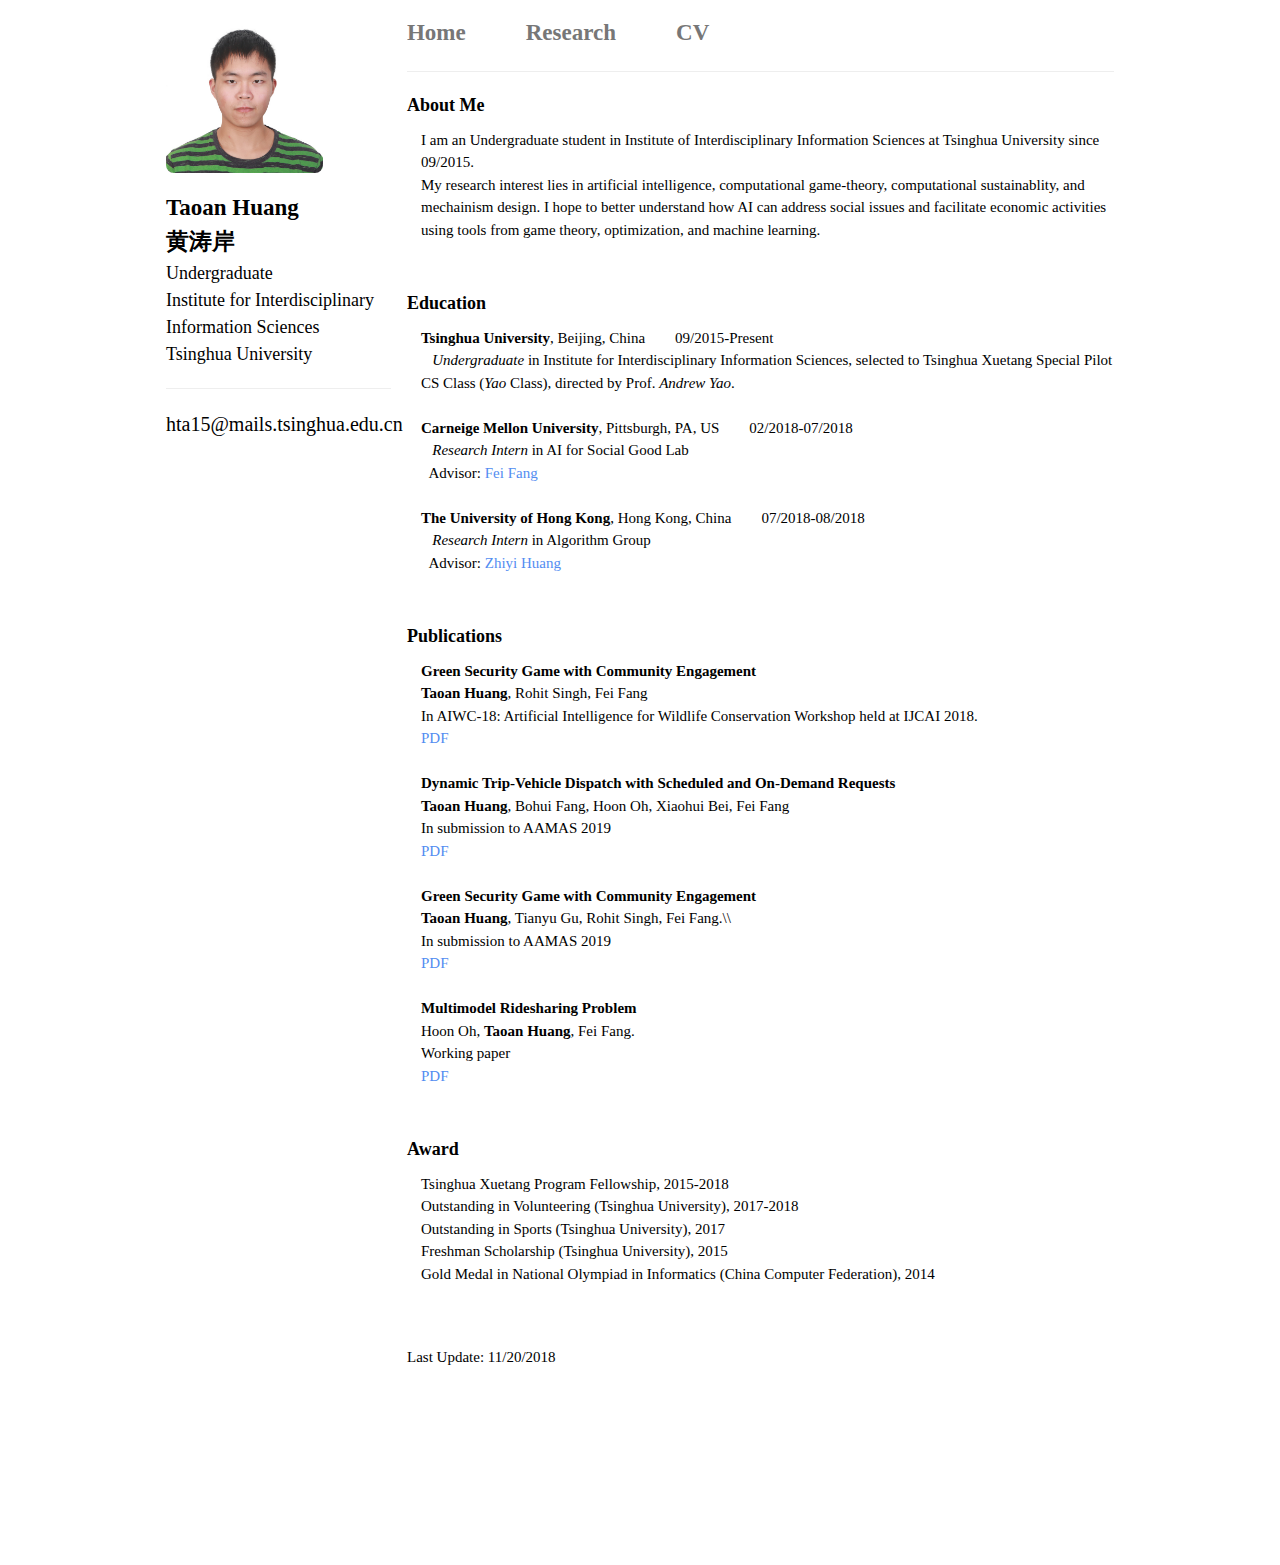
==== index.html @ 660a35b4 "Add files via upload" ====
<!DOCTYPE html>
<html>
<head>
    <title>Taoan Huang@IIIS, Tsinghua</title>
    <meta charset="utf-8">
    <meta name="viewport" content="width=device-width, initial-scale=1, shrink-to-fit=no">
    <!-- <meta name="keyword" content="Hang Hu, Hang, Hu, VT, Virginia, Virginia Tech, CS, Computer Science"> -->
    <meta name="description" content="Homepage of Hang Hu @ Virginia Tech" />
    <!-- <link rel="icon" href="./profile.png"> -->

    <!-- W3-->
    <link rel="stylesheet" href="css/w3.css">

    <!--Font-aweson-->
    <link rel="stylesheet" href="https://use.fontawesome.com/releases/v5.0.10/css/all.css" integrity="sha384-+d0P83n9kaQMCwj8F4RJB66tzIwOKmrdb46+porD/OvrJ+37WqIM7UoBtwHO6Nlg"
        crossorigin="anonymous">

    <link rel="stylesheet" href="css/homepage.css">
</head>

<body>
    <!-- Page Container -->
    <div class="w3-content w3-margin-top">
        <!--The Grid-->
        <div class="w3-row-padding">
            <!-- Left Column -->
            <div class="w3-quarter">
<!-- <div class="w3-col" style="width:230px; margin-top: 5em"> -->
        <div class="w3-margin-bottom">
            <div class="w3-display-container w3-margin-bottom">
                <img src="./img/avatar1.jpg" class="" style="width:70%;border-radius:8px" alt="Avatar">
            </div>

            <div style="font-size: 23px; font-weight: bold">Taoan Huang</div>
            <div style="font-size: 23px; font-weight: bold">黄涛岸</div>
            <div style="font-size: 18px">
                Undergraduate
            </div>
            <div style="font-size: 18px">
                Institute for Interdisciplinary Information Sciences
            </div>
            <div style="font-size: 18px">
                Tsinghua University
            </div>

            <hr/>

            <div style="font-size: 20px">
                <i class="far fa-envelope"></i> hta15@mails.tsinghua.edu.cn
            </div>
            <!-- <div>
                <i class="far fa-envelope"></i> lshzy137@gmail.com
            </div> -->

            <!--<div>
                <a class="font-awesome fab fa-google fa-2x" target="_blank" href="https://scholar.google.com/citations?user=rV6U1lwAAAAJ&hl=en&oi=ao">
                </a>
                &nbsp;
                <a class="font-awesome fab fa-github fa-2x" target="_blank" href="https://github.com/shiftlin">
                </a>
                &nbsp;
                <a class="font-awesome fab fa-linkedin-in fa-2x" target="_blank" href="https://www.linkedin.com/in/shihan-lin-862048162/">
                </a>
            </div> -->

            <!-- 
            <div>
                <a class="font-awesome" target="_blank" href="./CV_ShihanLin.pdf">
                    <i class="fas fa-paperclip"></i> CV
                </a>
            </div> -->

        </div>
<!-- </div> -->
</div>
            <!-- End Left Column -->

            <!-- Right Column -->
            <!-- <div class="w3-rest"> -->
            <div class="w3-threequarter">
                <ul>
    <li>
        <a href="index.html">Home</a>
    </li>
    <li>
        <a href="research.html">Research</a>
    </li>
    <li>
        <a style="padding-right: 0px;" href="./files/TaoanCV.pdf">CV</a>
    </li>
</ul>
<hr/>

                <div class="container w3-margin-bottom">
                    <h5>About Me</h5>
                    <div class="container left_padding">
                        I am an Undergraduate student in Institute of Interdisciplinary Information Sciences at Tsinghua University since 09/2015.
                        <br> My research interest lies in artificial intelligence, computational game-theory, computational sustainablity, and mechainism design. 
I hope to better understand how AI can address social issues and facilitate economic activities using tools from game theory, optimization, and machine learning.
                    </div>
                </div>
                <br/>

                <div class="container w3-margin-bottom">
                    <h5>Education</h5>
                    <div class="container left_padding">
                        <div>
                            <b>Tsinghua University</b>, Beijing, China&nbsp;&nbsp;&nbsp;&nbsp;&nbsp;&nbsp;&nbsp;&nbsp;09/2015-Present</div>
                        <div>&nbsp;&nbsp;
                            <i>Undergraduate</i> in Institute for Interdisciplinary Information Sciences, selected to Tsinghua Xuetang Special Pilot CS Class (<i>Yao</i> Class), directed by Prof. <i>Andrew Yao</i>.
                        </div>
                       <!-- <div>&nbsp;&nbsp;GPA: 3.62/4.0,&nbsp;&nbsp;Rank: 12/118</div> 
                        <div>&nbsp;&nbsp;Advisor:
                            <a href="http://chenyang03.wordpress.com/" target="_blank">Yang Chen</a>
                        </div>-->
                    </div>
                    <br/>

                    <div class="container left_padding">
                        <div>
                            <b>Carneige Mellon University</b>, Pittsburgh, PA, US&nbsp;&nbsp;&nbsp;&nbsp;&nbsp;&nbsp;&nbsp;&nbsp;02/2018-07/2018</div>
                        <div>&nbsp;&nbsp;
                            <i>Research Intern</i> in AI for Social Good Lab</div>
                        <div>&nbsp;&nbsp;Advisor:
                            <a href="http://feifang.info" target="_blank">Fei Fang</a>
                        </div>
                    </div>
                    <br/>

                    <div class="container left_padding">
                        <div>
                            <b>The University of Hong Kong</b>, Hong Kong, China&nbsp;&nbsp;&nbsp;&nbsp;&nbsp;&nbsp;&nbsp;&nbsp;07/2018-08/2018</div>
                        <div>&nbsp;&nbsp;
                            <i>Research Intern</i> in Algorithm Group</div>
                        <div>&nbsp;&nbsp;Advisor:
                            <a href="https://i.cs.hku.hk/~zhiyi/" target="_blank">Zhiyi Huang</a>
                        </div>
                    </div>
                </div>
                <br/>


                <div class="container w3-margin-bottom">
                    <h5>Publications</h5>

                    <div class="container left_padding">
                        <div>
                            <b>Green Security Game with Community Engagement</b>
                        </div>
                        <div>
                            <b>Taoan Huang</b>, Rohit Singh, Fei Fang
                        </div>
                        <div>
    In AIWC-18: Artificial Intelligence for Wildlife Conservation Workshop held at IJCAI 2018.                        </div>
                        <div>
                            <a href="./files/UbiComp18_Lin_Swarm.pdf" target="_blank">PDF</a>
                        </div>
                    </div>
                    <br/>

                    <div class="container left_padding">
                        <div>
                            <b>Dynamic Trip-Vehicle Dispatch with Scheduled and On-Demand Requests</b>
                        </div>
                        <div>
                                <b>Taoan Huang</b>, Bohui Fang, Hoon Oh, Xiaohui Bei, Fei Fang
                        </div>
                        <div>
                                In submission to AAMAS 2019                    
                        </div>
                        <div>
                            <a href="./files/UbiComp18_Gong_LBSLab.pdf" target="_blank">PDF</a>
                        </div>
                    </div>
                    <br/>

                    <div class="container left_padding">
                        <div>
                            <b>Green Security Game with Community Engagement</b>
                        </div>
                        <div>   <b>Taoan Huang</b>, Tianyu Gu, Rohit Singh, Fei Fang.\\
                        </div>
                        <div> In submission to AAMAS 2019           

                        </div>
                        <div>
                            <a href="https://link.springer.com/article/10.1007/s11280-018-0551-8" target="_blank">PDF</a>
                        </div>
                    </div>
                    <br/>

                    <div class="container left_padding">
                        <div>
                            <b>Multimodel Ridesharing Problem</b>
                        </div>
                        <div>
                            Hoon Oh, <b>Taoan Huang</b>,  Fei Fang.
                        </div>
                        <div>   Working paper
                        </div>
                        <div>
                            <a href="https://dl.acm.org/citation.cfm?id=3123024.3123086" target="_blank">PDF</a>
                        </div>
                    </div>
                </div>
                <br/>

                <div class="container w3-margin-bottom">
                    <h5>Award</h5>
                    <div class="container left_padding">
                        <div>
                            Tsinghua Xuetang Program Fellowship, 2015-2018</div>
                        <div>
                            Outstanding in Volunteering (Tsinghua University), 2017-2018</div>
                        <div>
                            Outstanding in Sports (Tsinghua University), 2017</div>
                        <div>
                            Freshman Scholarship (Tsinghua University), 2015</div>
                        <div>
                            Gold Medal in National Olympiad in Informatics (China Computer Federation), 2014</div>
                    </div>
                </div>
                <br/>

                <br/>
<div class="container w3-margin-bottom">
    Last Update: 11/20/2018
</div>


                <!-- End Right Column -->
            </div>

            <!-- End Grid -->
        </div>
        <!-- End Page Container -->
        <br/>
        <br/>
        <br/>
        <br/>
        <br/>
        <br/>
        <br/>
        <br/>
    </div>
<!-- Default Statcounter code for Homepage http://shihanlin.top -->
<script type="text/javascript">
var sc_project=11861781; 
var sc_invisible=1; 
var sc_security="53300fbf"; 
var sc_https=1; 
var sc_remove_link=1; 
</script>
<script type="text/javascript"
src="https://www.statcounter.com/counter/counter.js" async></script>
<noscript><div class="statcounter"><img class="statcounter"
src="//c.statcounter.com/11861781/0/53300fbf/1/" alt="Web
Analytics"></div></noscript>
<!-- End of Statcounter Code -->

</body>

</html>
---- css/homepage.css ----
body {
    /* font-family: 'Merriweather Sans', sans-serif; */
    /* font-family: 'Inconsolata', monospace; */
}

.btn-xxs {
    font-size: 10px;
    border-radius: 5px;
}

.font-awesome {
    color: #000000;
}

body {
    font-family: Garamond, serif;
} 

a {
    color: #538df1;
}

h5{
    font-weight:bold;
    font-family: Garamond, serif;
}

.left_padding{
    padding-left: 14px;
}

ul {
    list-style-type: none;
    margin: 0;
    padding-left: 0;
    overflow: hidden;
    top: 0;
}

li {
    float: left;
    font-size: 23px;
    font-weight: bold;
}

li a {
    display: block;
    color: #777;
    text-align: center;
    padding-right: 60px;
    text-decoration: none;
}

li a:hover{
    text-decoration:none;  
}

a:link,a:visited{
    text-decoration:none;
}

a.font-awesome:hover {
    text-decoration:none;
}

a:hover{
    text-decoration:underline;
}
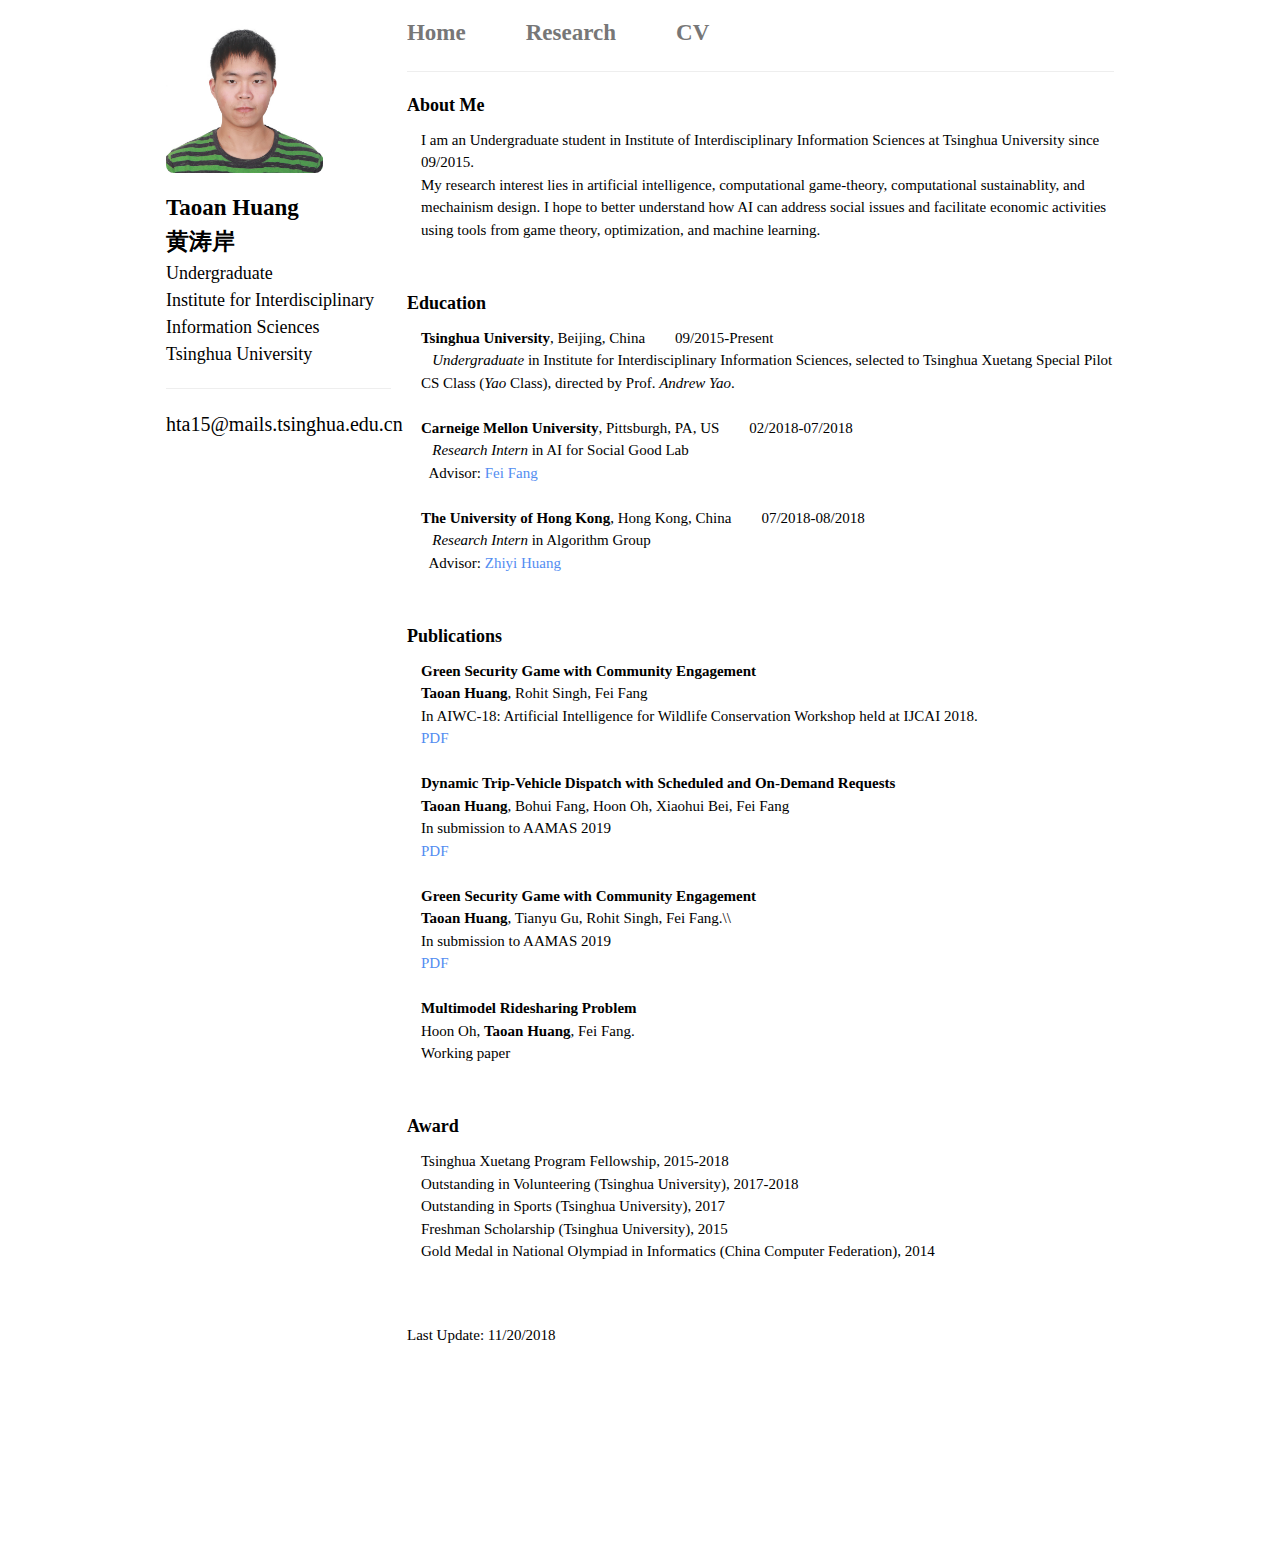
==== commit a642c84a: "Add files via upload" ====
--- a/index.html
+++ b/index.html
@@ -153,7 +153,7 @@
                         <div>
     In AIWC-18: Artificial Intelligence for Wildlife Conservation Workshop held at IJCAI 2018.                        </div>
                         <div>
-                            <a href="./files/UbiComp18_Lin_Swarm.pdf" target="_blank">PDF</a>
+                            <a href="./files/AIWC.pdf" target="_blank">PDF</a>
                         </div>
                     </div>
                     <br/>
@@ -198,9 +198,9 @@
                         </div>
                         <div>   Working paper
                         </div>
-                        <div>
+                        <!--<div>
                             <a href="https://dl.acm.org/citation.cfm?id=3123024.3123086" target="_blank">PDF</a>
-                        </div>
+                        </div>-->
                     </div>
                 </div>
                 <br/>
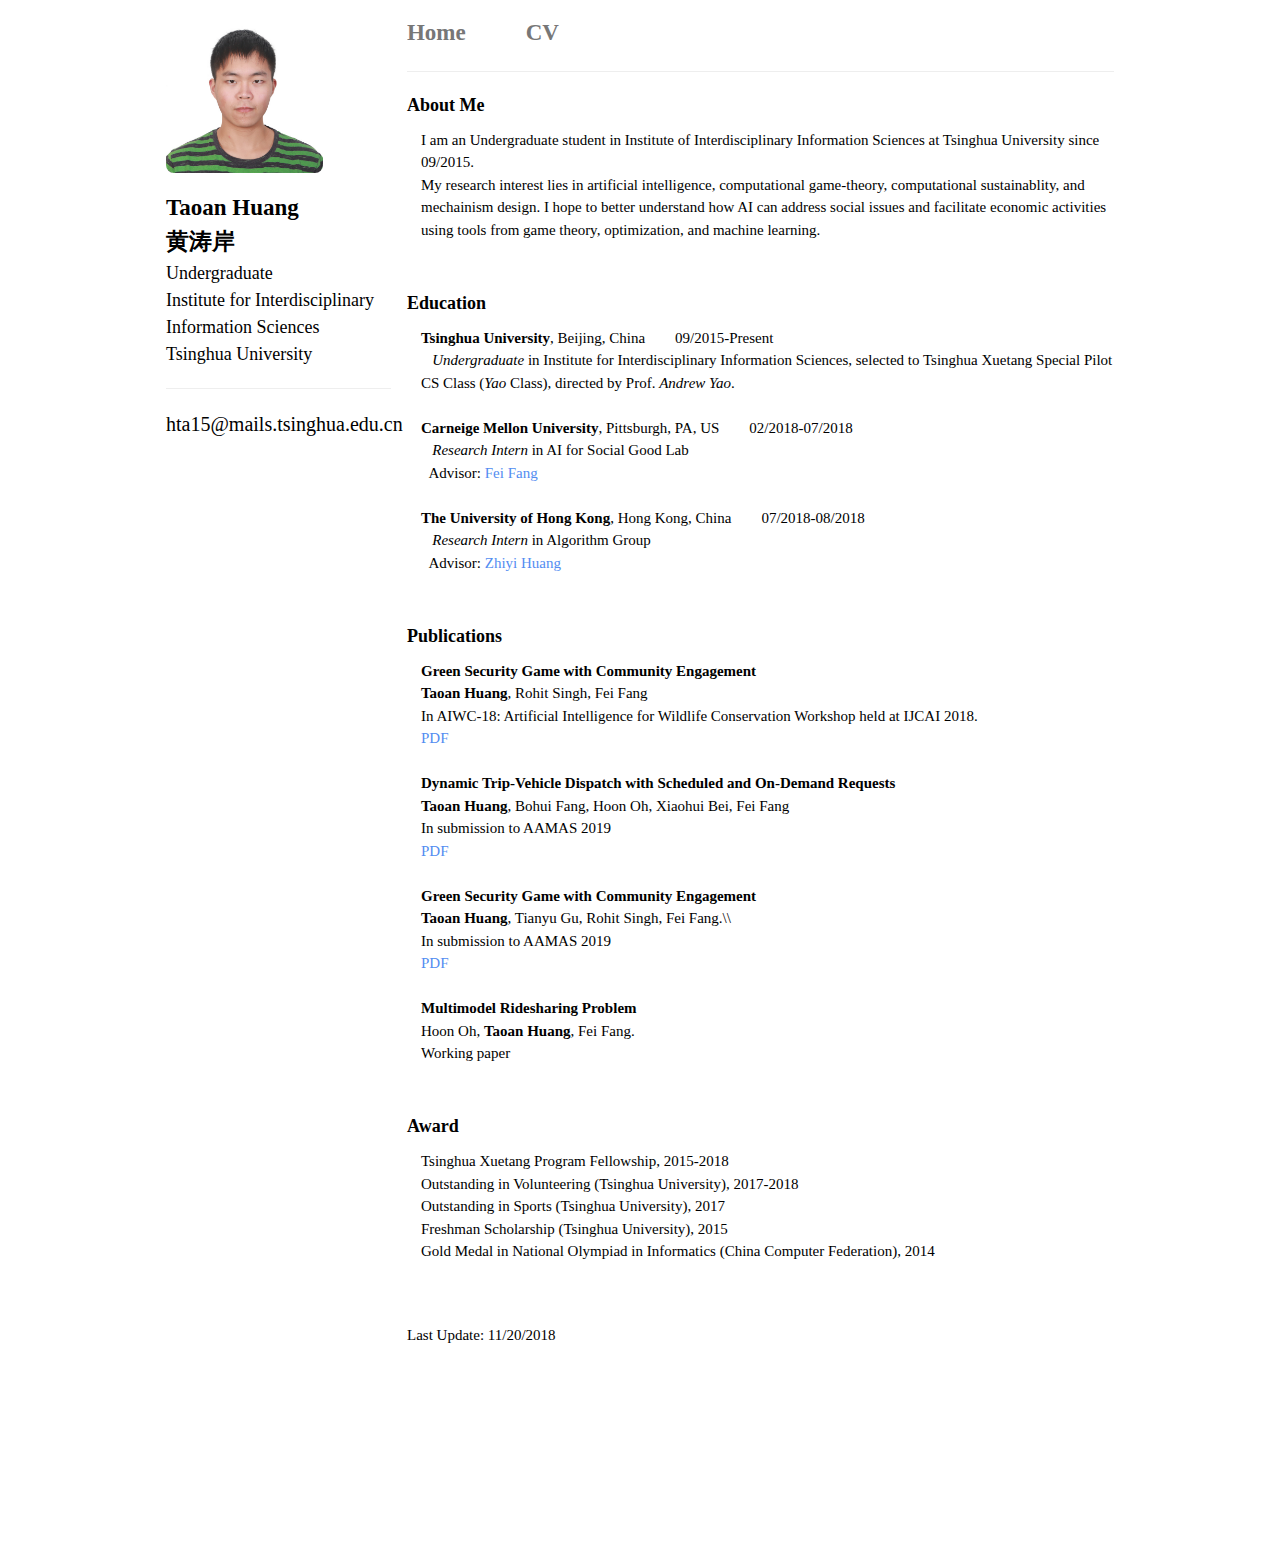
==== commit 02a874c0: "Update index.html" ====
--- a/index.html
+++ b/index.html
@@ -82,9 +82,9 @@
     <li>
         <a href="index.html">Home</a>
     </li>
-    <li>
+   <!-- <li>
         <a href="research.html">Research</a>
-    </li>
+    </li>-->
     <li>
         <a style="padding-right: 0px;" href="./files/TaoanCV.pdf">CV</a>
     </li>
@@ -169,7 +169,7 @@
                                 In submission to AAMAS 2019                    
                         </div>
                         <div>
-                            <a href="./files/UbiComp18_Gong_LBSLab.pdf" target="_blank">PDF</a>
+                            <a href="./files/nan.pdf" target="_blank">PDF</a>
                         </div>
                     </div>
                     <br/>
@@ -184,7 +184,7 @@
 
                         </div>
                         <div>
-                            <a href="https://link.springer.com/article/10.1007/s11280-018-0551-8" target="_blank">PDF</a>
+                            <a href="./files/nan.pdf" target="_blank">PDF</a>
                         </div>
                     </div>
                     <br/>
@@ -260,4 +260,4 @@
 
 </body>
 
-</html>+</html>
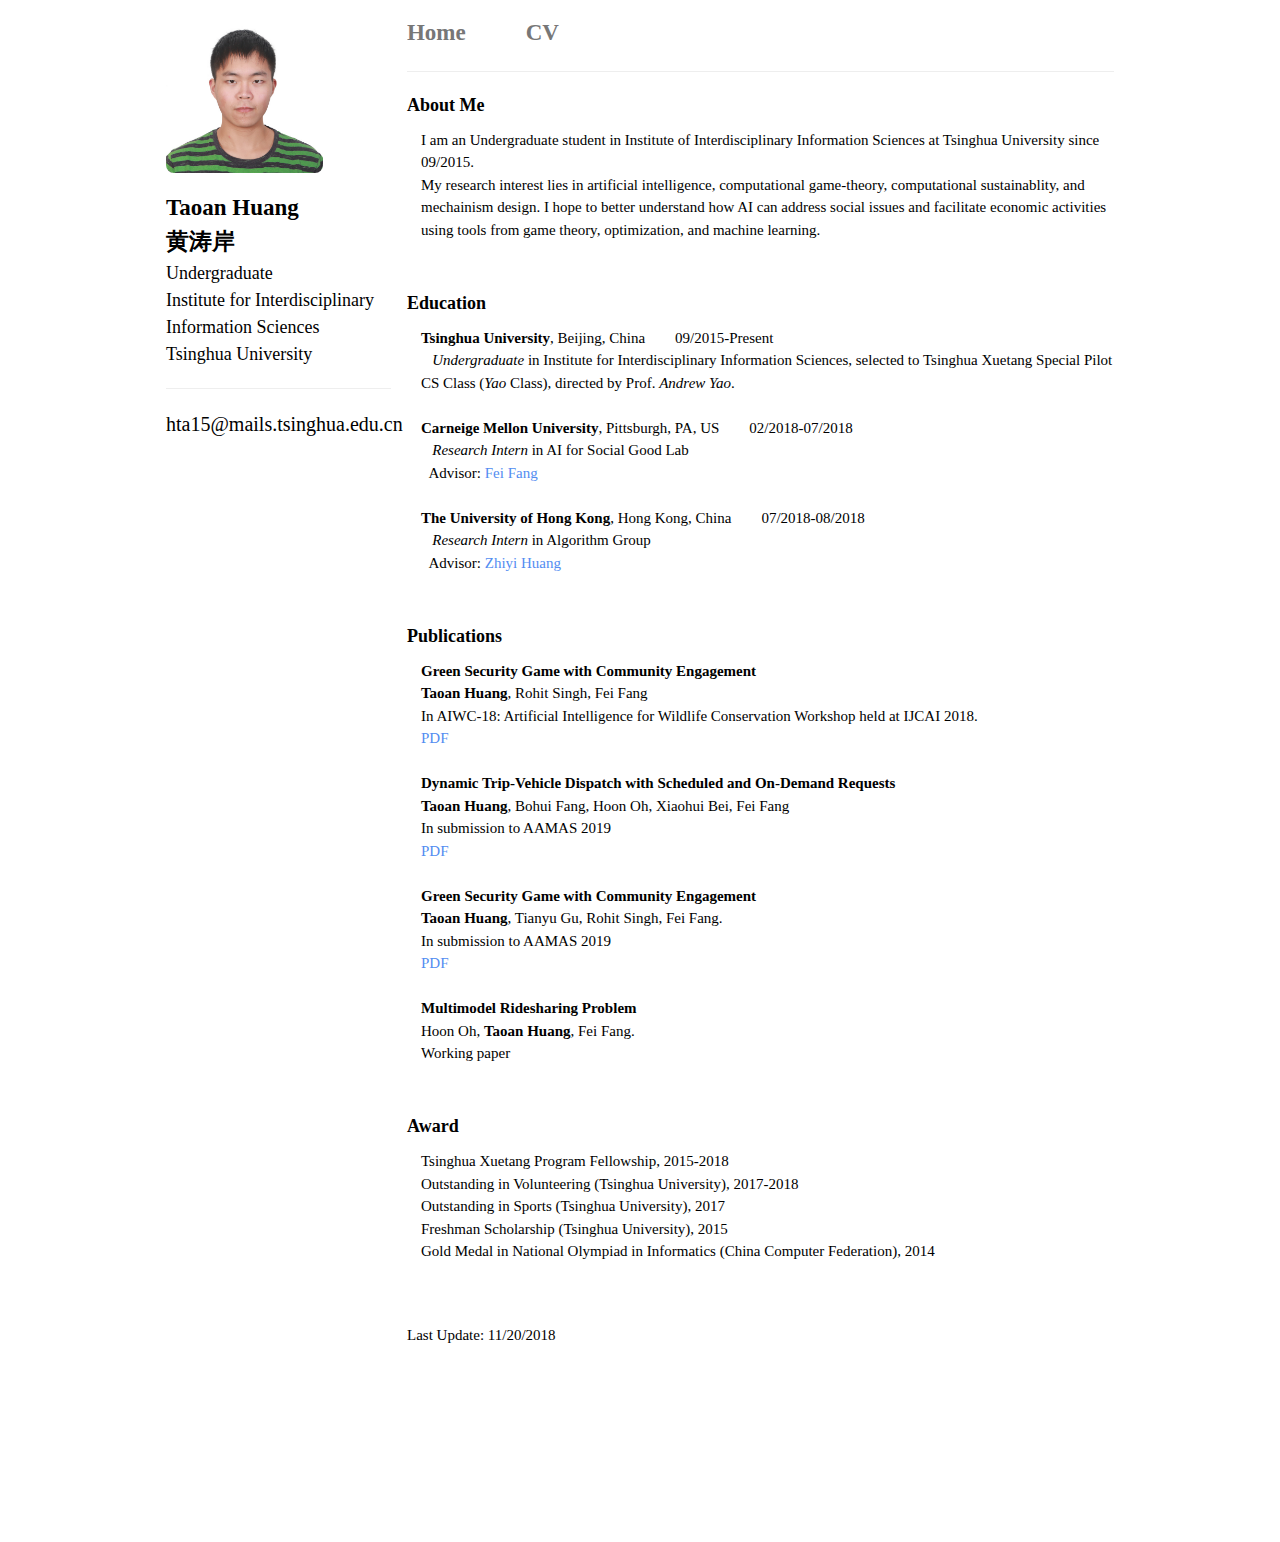
==== commit 1dba3b33: "Update index.html" ====
--- a/index.html
+++ b/index.html
@@ -178,7 +178,7 @@
                         <div>
                             <b>Green Security Game with Community Engagement</b>
                         </div>
-                        <div>   <b>Taoan Huang</b>, Tianyu Gu, Rohit Singh, Fei Fang.\\
+                        <div>   <b>Taoan Huang</b>, Tianyu Gu, Rohit Singh, Fei Fang.
                         </div>
                         <div> In submission to AAMAS 2019           
 
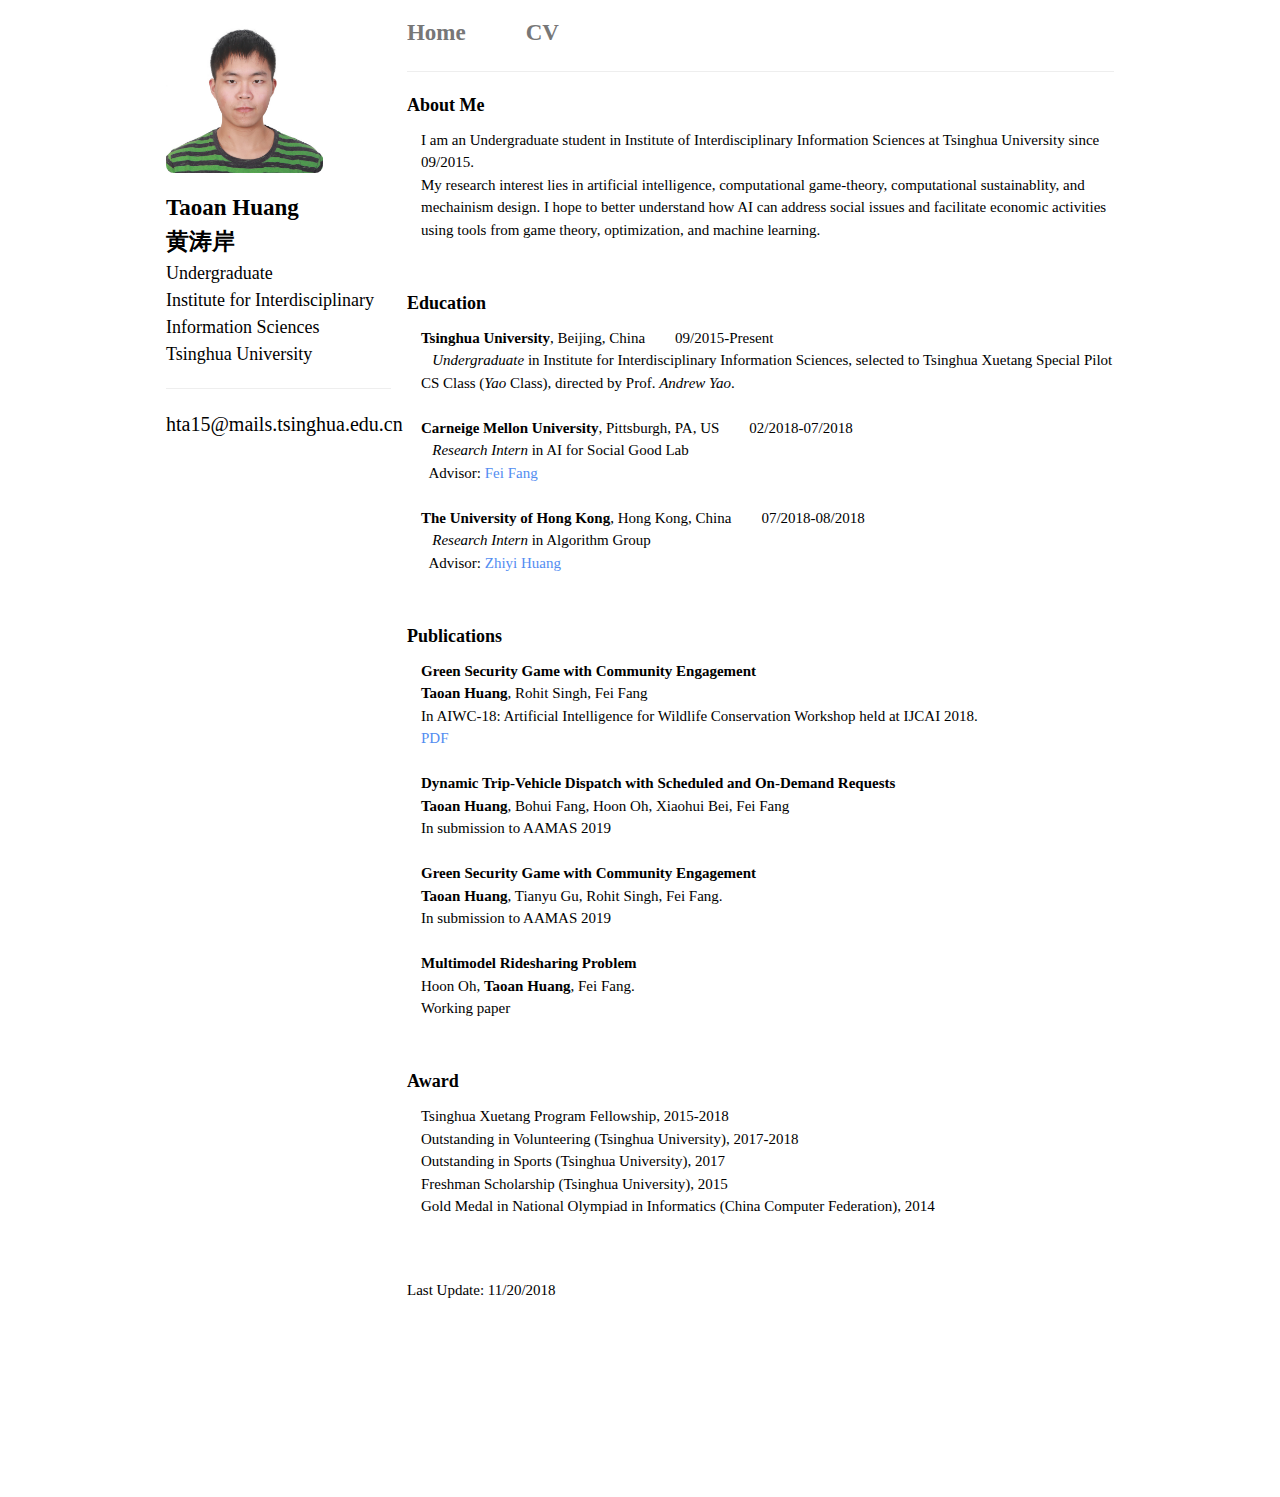
==== commit f108f7b8: "Update index.html" ====
--- a/index.html
+++ b/index.html
@@ -168,9 +168,9 @@
                         <div>
                                 In submission to AAMAS 2019                    
                         </div>
-                        <div>
-                            <a href="./files/nan.pdf" target="_blank">PDF</a>
-                        </div>
+                        <!--<div>
+                            <a href="./files/AAMASride.pdf" target="_blank">PDF</a>
+                        </div>-->
                     </div>
                     <br/>
 
@@ -183,9 +183,9 @@
                         <div> In submission to AAMAS 2019           
 
                         </div>
-                        <div>
-                            <a href="./files/nan.pdf" target="_blank">PDF</a>
-                        </div>
+                        <!--<div>
+                            <a href="./files/CE.pdf" target="_blank">PDF</a>
+                        </div>-->
                     </div>
                     <br/>
 
@@ -199,7 +199,7 @@
                         <div>   Working paper
                         </div>
                         <!--<div>
-                            <a href="https://dl.acm.org/citation.cfm?id=3123024.3123086" target="_blank">PDF</a>
+                            <a href="./files/RideSubmit3.pdf" target="_blank">PDF</a>
                         </div>-->
                     </div>
                 </div>
